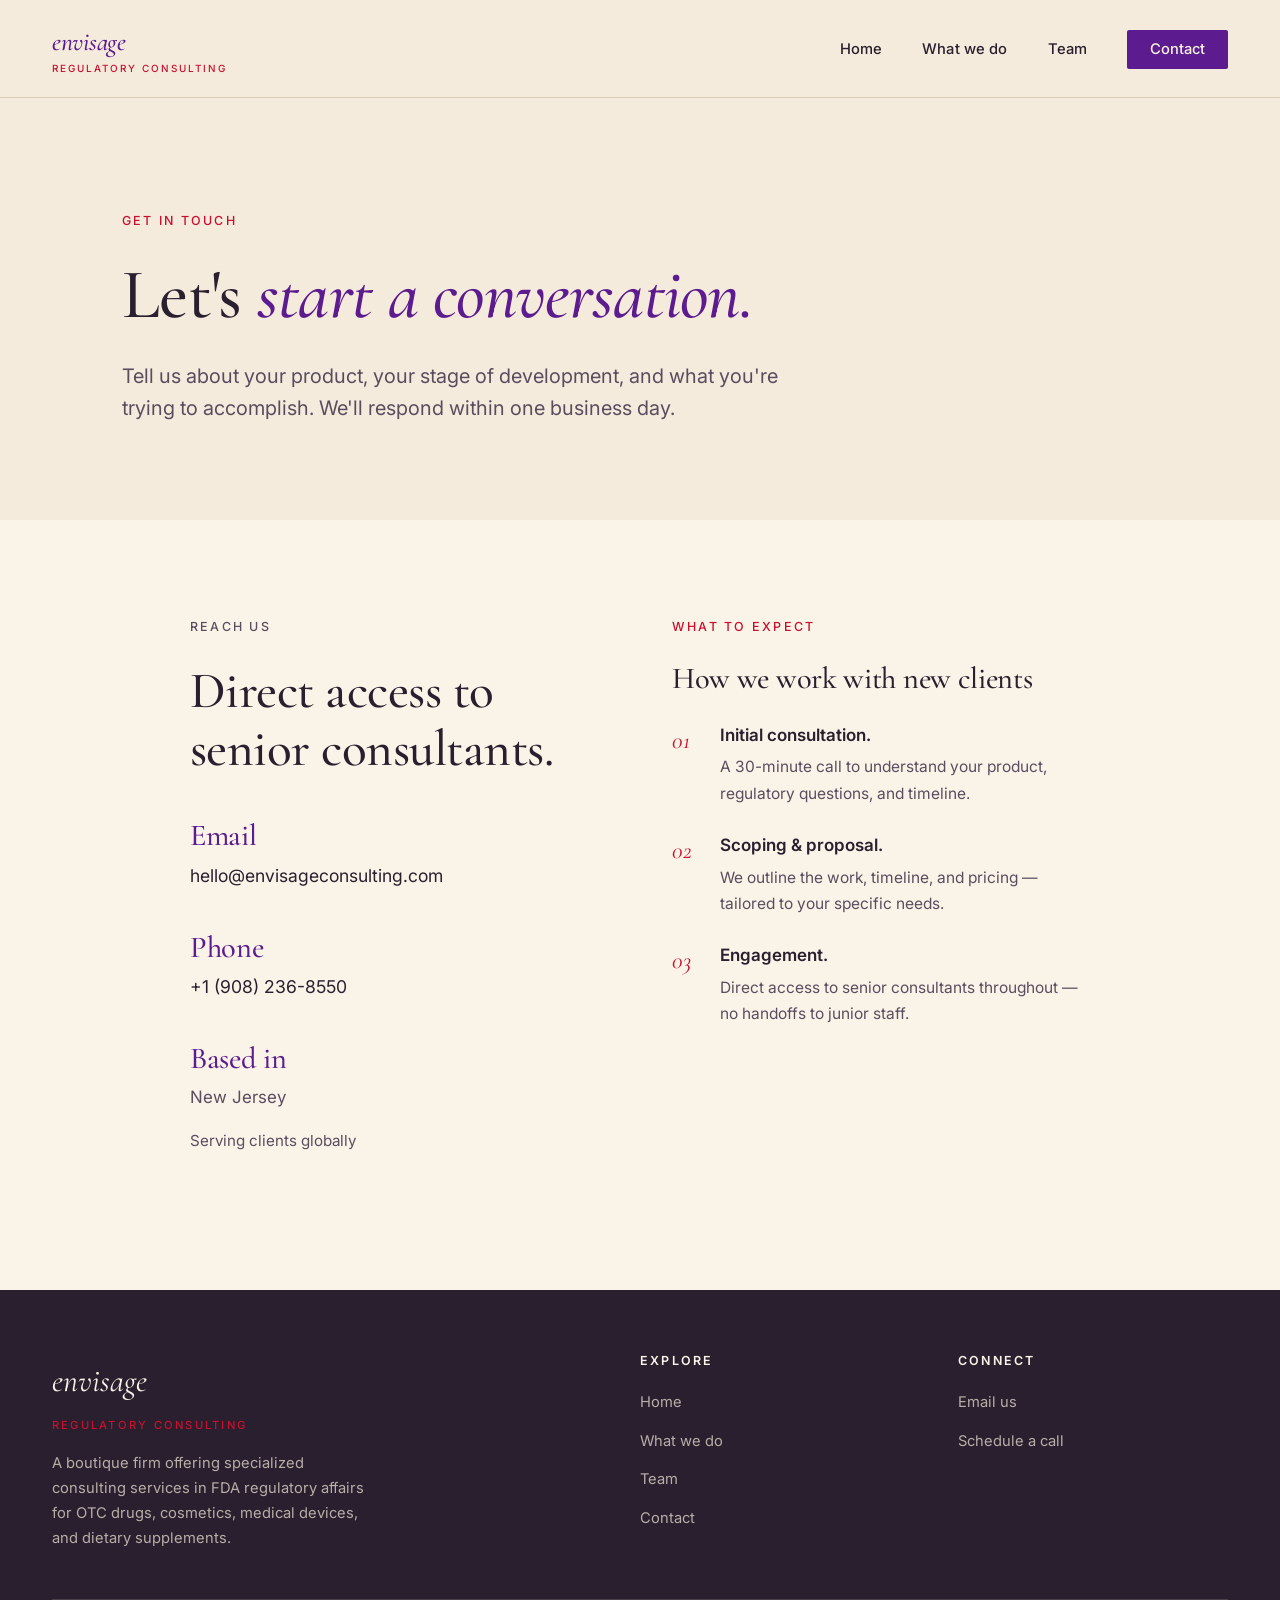
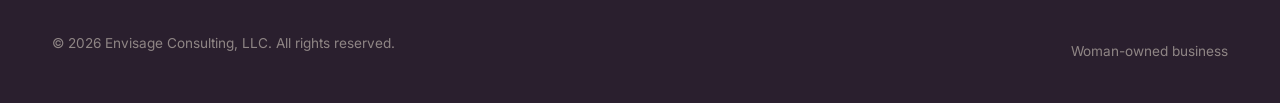
==== contact.html @ 2bd8caa8 "Update contact.html" ====
<!DOCTYPE html>
<html lang="en">
<head>
  <meta charset="UTF-8">
  <meta name="viewport" content="width=device-width, initial-scale=1.0">
  <title>Contact — Envisage Regulatory Consulting</title>
  <meta name="description" content="Get in touch with Envisage Regulatory Consulting to discuss your regulatory affairs needs.">
  <link rel="preconnect" href="https://fonts.googleapis.com">
  <link rel="preconnect" href="https://fonts.gstatic.com" crossorigin>
  <link href="https://fonts.googleapis.com/css2?family=Cormorant+Garamond:ital,wght@0,400;0,500;0,600;1,400;1,500&family=Inter:wght@400;500;600&display=swap" rel="stylesheet">
  <link rel="stylesheet" href="style.css">
</head>
<body>

  <!-- Navigation -->
  <nav class="nav">
    <div class="nav-inner">
      <a href="index.html" class="nav-brand">
        envisage
        <small>Regulatory Consulting</small>
      </a>
      <button class="nav-toggle" aria-label="Toggle menu" onclick="document.getElementById('navLinks').classList.toggle('open')">☰</button>
      <ul class="nav-links" id="navLinks">
        <li><a href="index.html">Home</a></li>
        <li><a href="services.html">What we do</a></li>
        <li><a href="team.html">Team</a></li>
        <li><a href="contact.html" class="nav-cta">Contact</a></li>
      </ul>
    </div>
  </nav>

  <!-- Hero -->
  <section class="hero">
    <div class="hero-content">
      <p class="eyebrow">Get in touch</p>
      <h1>Let's <em>start a conversation.</em></h1>
      <p class="hero-lede">Tell us about your product, your stage of development, and what you're trying to accomplish. We'll respond within one business day.</p>
    </div>
  </section>

  <!-- Contact info -->
  <section class="section-light">
    <div class="container">
      <div class="contact-grid">

        <div class="contact-info">
          <p class="eyebrow">Reach us</p>
          <h2 style="margin-bottom: 2.5rem;">Direct access to senior consultants.</h2>

          <div class="contact-block">
            <h3>Email</h3>
            <a href="mailto:hello@envisageconsulting.com">hello@envisageconsulting.com</a>
          </div>

          <div class="contact-block">
            <h3>Phone</h3>
            <a href="tel:+1XXXXXXXXXX">+1 (908) 236-8550</a>
          </div>

          <div class="contact-block">
            <h3>Based in</h3>
            <p>New Jersey</p>
            <p style="font-size: 0.95rem; margin-top: 0.4rem;">Serving clients globally</p>
          </div>
        </div>

        <div>
          <p class="eyebrow">What to expect</p>
          <h3 style="margin-bottom: 1.5rem;">How we work with new clients</h3>
          <ol style="list-style: none; counter-reset: step;">
            <li style="counter-increment: step; padding-left: 3rem; position: relative; margin-bottom: 1.5rem;">
              <span style="position: absolute; left: 0; font-family: 'Cormorant Garamond', serif; font-style: italic; font-size: 1.5rem; color: var(--red);">01</span>
              <strong style="font-weight: 600;">Initial consultation.</strong>
              <p style="color: var(--ink-soft); font-size: 0.97rem; margin-top: 0.3rem;">A 30-minute call to understand your product, regulatory questions, and timeline.</p>
            </li>
            <li style="counter-increment: step; padding-left: 3rem; position: relative; margin-bottom: 1.5rem;">
              <span style="position: absolute; left: 0; font-family: 'Cormorant Garamond', serif; font-style: italic; font-size: 1.5rem; color: var(--red);">02</span>
              <strong style="font-weight: 600;">Scoping &amp; proposal.</strong>
              <p style="color: var(--ink-soft); font-size: 0.97rem; margin-top: 0.3rem;">We outline the work, timeline, and pricing — tailored to your specific needs.</p>
            </li>
            <li style="counter-increment: step; padding-left: 3rem; position: relative;">
              <span style="position: absolute; left: 0; font-family: 'Cormorant Garamond', serif; font-style: italic; font-size: 1.5rem; color: var(--red);">03</span>
              <strong style="font-weight: 600;">Engagement.</strong>
              <p style="color: var(--ink-soft); font-size: 0.97rem; margin-top: 0.3rem;">Direct access to senior consultants throughout — no handoffs to junior staff.</p>
            </li>
          </ol>
        </div>

      </div>
    </div>
  </section>

  <!-- Footer -->
  <footer>
    <div class="footer-inner">
      <div class="footer-top">
        <div>
          <div class="footer-brand">envisage</div>
          <div class="footer-tagline">Regulatory Consulting</div>
          <p class="footer-text">A boutique firm offering specialized consulting services in FDA regulatory affairs for OTC drugs, cosmetics, medical devices, and dietary supplements.</p>
        </div>
        <div class="footer-col">
          <h4>Explore</h4>
          <ul>
            <li><a href="index.html">Home</a></li>
            <li><a href="services.html">What we do</a></li>
            <li><a href="team.html">Team</a></li>
            <li><a href="contact.html">Contact</a></li>
          </ul>
        </div>
        <div class="footer-col">
          <h4>Connect</h4>
          <ul>
            <li><a href="contact.html">Email us</a></li>
            <li><a href="contact.html">Schedule a call</a></li>
          </ul>
        </div>
      </div>
      <div class="footer-bottom">
        <p>© 2026 Envisage Consulting, LLC. All rights reserved.</p>
        <p>Woman-owned business</p>
      </div>
    </div>
  </footer>

</body>
</html>
---- style.css ----
/* ============================================
   Envisage Regulatory Consulting — stylesheet
   ============================================ */

:root {
  --cream: #F4EBDC;
  --cream-light: #FAF4E8;
  --cream-dark: #E8DCC6;
  --ink: #2A1F2E;
  --ink-soft: #5A4D5F;
  --purple: #5C1B8E;
  --purple-deep: #3F0F66;
  --red: #C8102E;
  --red-deep: #9A0C24;
  --line: #D9CDB5;
  --max-width: 1240px;
}

* {
  box-sizing: border-box;
  margin: 0;
  padding: 0;
}

html {
  scroll-behavior: smooth;
}

body {
  font-family: 'Inter', -apple-system, BlinkMacSystemFont, sans-serif;
  font-size: 17px;
  line-height: 1.7;
  color: var(--ink);
  background: var(--cream);
  -webkit-font-smoothing: antialiased;
  -moz-osx-font-smoothing: grayscale;
}

/* Typography */
h1, h2, h3, h4 {
  font-family: 'Cormorant Garamond', 'Georgia', serif;
  font-weight: 500;
  line-height: 1.15;
  letter-spacing: -0.01em;
  color: var(--ink);
}

h1 {
  font-size: clamp(2.6rem, 5.5vw, 4.5rem);
  font-weight: 500;
}

h2 {
  font-size: clamp(2rem, 4vw, 3.2rem);
}

h3 {
  font-size: clamp(1.4rem, 2.5vw, 1.9rem);
  font-weight: 500;
}

h4 {
  font-size: 1.25rem;
  font-weight: 600;
}

p {
  margin-bottom: 1rem;
}

p:last-child {
  margin-bottom: 0;
}

a {
  color: var(--purple);
  text-decoration: none;
  transition: color 0.2s ease;
}

a:hover {
  color: var(--red);
}

em, .italic {
  font-style: italic;
  font-family: 'Cormorant Garamond', serif;
}

.eyebrow {
  font-family: 'Inter', sans-serif;
  font-size: 0.78rem;
  font-weight: 500;
  text-transform: uppercase;
  letter-spacing: 0.18em;
  color: var(--red);
  margin-bottom: 1.5rem;
}

/* Layout */
.container {
  max-width: var(--max-width);
  margin: 0 auto;
  padding: 0 2rem;
}

.container-narrow {
  max-width: 900px;
  margin: 0 auto;
  padding: 0 2rem;
}

section {
  padding: 6rem 0;
}

/* Navigation */
.nav {
  position: sticky;
  top: 0;
  z-index: 100;
  background: rgba(244, 235, 220, 0.95);
  backdrop-filter: blur(8px);
  -webkit-backdrop-filter: blur(8px);
  border-bottom: 1px solid var(--line);
  padding: 1.25rem 0;
}

.nav-inner {
  max-width: var(--max-width);
  margin: 0 auto;
  padding: 0 2rem;
  display: flex;
  align-items: center;
  justify-content: space-between;
}

.nav-brand {
  font-family: 'Cormorant Garamond', serif;
  font-size: 1.6rem;
  font-weight: 500;
  color: var(--purple);
  font-style: italic;
  letter-spacing: -0.01em;
}

.nav-brand:hover {
  color: var(--purple-deep);
}

.nav-brand small {
  display: block;
  font-family: 'Inter', sans-serif;
  font-style: normal;
  font-size: 0.62rem;
  font-weight: 500;
  letter-spacing: 0.2em;
  color: var(--red);
  text-transform: uppercase;
  margin-top: -0.2rem;
}

.nav-links {
  display: flex;
  gap: 2.5rem;
  list-style: none;
  align-items: center;
}

.nav-links a {
  color: var(--ink);
  font-size: 0.92rem;
  font-weight: 500;
  letter-spacing: 0.01em;
}

.nav-links a:hover {
  color: var(--purple);
}

.nav-cta {
  background: var(--purple);
  color: var(--cream-light) !important;
  padding: 0.65rem 1.4rem;
  border-radius: 2px;
  transition: background 0.2s ease;
}

.nav-cta:hover {
  background: var(--purple-deep);
  color: var(--cream-light) !important;
}

.nav-toggle {
  display: none;
  background: none;
  border: none;
  font-size: 1.5rem;
  cursor: pointer;
  color: var(--ink);
}

/* Hero */
.hero {
  padding: 7rem 0 6rem;
  background: var(--cream);
}

.hero-content {
  max-width: 1100px;
  margin: 0 auto;
  padding: 0 2rem;
}

.hero h1 {
  margin-bottom: 1.5rem;
  max-width: 900px;
}

.hero h1 em {
  color: var(--purple);
  font-style: italic;
}

.hero-lede {
  font-size: 1.25rem;
  color: var(--ink-soft);
  max-width: 680px;
  line-height: 1.6;
  margin-bottom: 2rem;
}

.hero-cta-row {
  display: flex;
  gap: 1rem;
  align-items: center;
  flex-wrap: wrap;
}

/* Buttons */
.btn {
  display: inline-block;
  padding: 0.95rem 1.8rem;
  font-size: 0.95rem;
  font-weight: 500;
  letter-spacing: 0.02em;
  border-radius: 2px;
  transition: all 0.2s ease;
  cursor: pointer;
  border: 1px solid transparent;
}

.btn-primary {
  background: var(--purple);
  color: var(--cream-light);
}

.btn-primary:hover {
  background: var(--purple-deep);
  color: var(--cream-light);
}

.btn-secondary {
  background: transparent;
  color: var(--ink);
  border-color: var(--ink);
}

.btn-secondary:hover {
  background: var(--ink);
  color: var(--cream-light);
}

/* Sections */
.section-light {
  background: var(--cream-light);
}

.section-dark {
  background: var(--ink);
  color: var(--cream);
}

.section-dark h1,
.section-dark h2,
.section-dark h3 {
  color: var(--cream);
}

.section-header {
  text-align: center;
  margin-bottom: 4rem;
}

.section-header h2 {
  margin-bottom: 1rem;
}

.section-header p {
  font-size: 1.15rem;
  color: var(--ink-soft);
  max-width: 640px;
  margin: 0 auto;
}

/* Two-column layout */
.two-col {
  display: grid;
  grid-template-columns: 1fr 1fr;
  gap: 5rem;
  align-items: center;
}

.two-col-image {
  background: var(--purple-deep);
  aspect-ratio: 4 / 5;
  border-radius: 2px;
  position: relative;
  overflow: hidden;
}

.two-col-image-placeholder {
  position: absolute;
  inset: 0;
  display: flex;
  align-items: center;
  justify-content: center;
  background: linear-gradient(135deg, var(--purple) 0%, var(--purple-deep) 100%);
  color: var(--cream-light);
  font-family: 'Cormorant Garamond', serif;
  font-size: 2rem;
  font-style: italic;
}

/* Service grid */
.service-grid {
  display: grid;
  grid-template-columns: repeat(2, 1fr);
  gap: 2rem;
}

.service-card {
  background: var(--cream-light);
  padding: 2.5rem 2rem;
  border-radius: 2px;
  border: 1px solid var(--line);
  transition: all 0.3s ease;
}

.service-card:hover {
  border-color: var(--purple);
  transform: translateY(-2px);
}

.service-card-icon {
  width: 48px;
  height: 48px;
  display: flex;
  align-items: center;
  justify-content: center;
  background: var(--cream-dark);
  border-radius: 50%;
  margin-bottom: 1.5rem;
  color: var(--purple);
}

.service-card-icon svg {
  width: 22px;
  height: 22px;
}

.service-card h3 {
  margin-bottom: 1rem;
}

.service-card p {
  color: var(--ink-soft);
  font-size: 0.97rem;
}

.service-card ul {
  list-style: none;
  margin-top: 1rem;
}

.service-card ul li {
  position: relative;
  padding-left: 1.4rem;
  margin-bottom: 0.6rem;
  font-size: 0.95rem;
  color: var(--ink-soft);
  line-height: 1.55;
}

.service-card ul li::before {
  content: '';
  position: absolute;
  left: 0;
  top: 0.6rem;
  width: 6px;
  height: 6px;
  background: var(--red);
  border-radius: 50%;
}

/* Team grid */
.team-grid {
  display: grid;
  grid-template-columns: repeat(2, 1fr);
  gap: 3rem;
  max-width: 900px;
  margin: 0 auto;
}

.team-card {
  text-align: center;
}

.team-photo {
  aspect-ratio: 1 / 1;
  background: linear-gradient(135deg, var(--purple) 0%, var(--purple-deep) 100%);
  border-radius: 50%;
  margin: 0 auto 1.5rem;
  max-width: 240px;
  display: flex;
  align-items: center;
  justify-content: center;
  color: var(--cream-light);
  font-family: 'Cormorant Garamond', serif;
  font-size: 3.5rem;
  font-style: italic;
}

.team-card h3 {
  margin-bottom: 0.3rem;
}

.team-role {
  color: var(--red);
  font-size: 0.85rem;
  font-weight: 500;
  letter-spacing: 0.14em;
  text-transform: uppercase;
  margin-bottom: 1rem;
}

.team-bio {
  color: var(--ink-soft);
  font-size: 0.97rem;
  text-align: left;
}

/* Team detail (full page) */
.team-detail-grid {
  display: grid;
  grid-template-columns: 1fr 1.5fr;
  gap: 4rem;
  align-items: start;
  margin-bottom: 6rem;
}

.team-detail-photo {
  aspect-ratio: 4 / 5;
  background: linear-gradient(135deg, var(--purple) 0%, var(--purple-deep) 100%);
  border-radius: 2px;
  display: flex;
  align-items: center;
  justify-content: center;
  color: var(--cream-light);
  font-family: 'Cormorant Garamond', serif;
  font-size: 4rem;
  font-style: italic;
}

.team-detail-info h2 {
  margin-bottom: 0.5rem;
}

.team-detail-info .team-role {
  margin-bottom: 2rem;
}

/* Quote / pull */
.quote-section {
  text-align: center;
  padding: 6rem 0;
}

.quote {
  font-family: 'Cormorant Garamond', serif;
  font-size: clamp(1.6rem, 3vw, 2.4rem);
  font-style: italic;
  line-height: 1.4;
  color: var(--ink);
  max-width: 900px;
  margin: 0 auto;
}

/* CTA section */
.cta-section {
  background: var(--purple-deep);
  color: var(--cream-light);
  text-align: center;
  padding: 6rem 0;
}

.cta-section h2 {
  color: var(--cream-light);
  margin-bottom: 1.5rem;
}

.cta-section p {
  color: var(--cream-light);
  opacity: 0.85;
  max-width: 600px;
  margin: 0 auto 2.5rem;
  font-size: 1.1rem;
}

.cta-section .btn-primary {
  background: var(--red);
  color: var(--cream-light);
}

.cta-section .btn-primary:hover {
  background: var(--red-deep);
}

/* Detail content (services page) */
.service-detail {
  margin-bottom: 5rem;
  padding-bottom: 5rem;
  border-bottom: 1px solid var(--line);
}

.service-detail:last-child {
  border-bottom: none;
  margin-bottom: 0;
  padding-bottom: 0;
}

.service-detail-header {
  display: grid;
  grid-template-columns: 1fr 2fr;
  gap: 3rem;
  margin-bottom: 2rem;
  align-items: start;
}

.service-detail-number {
  font-family: 'Cormorant Garamond', serif;
  font-size: 4rem;
  font-style: italic;
  color: var(--red);
  line-height: 1;
}

.service-detail ul {
  list-style: none;
  padding-left: 0;
}

.service-detail ul li {
  position: relative;
  padding-left: 1.8rem;
  margin-bottom: 1rem;
  color: var(--ink-soft);
  line-height: 1.65;
}

.service-detail ul li::before {
  content: '';
  position: absolute;
  left: 0;
  top: 0.7rem;
  width: 10px;
  height: 1px;
  background: var(--red);
}

/* Expertise tags */
.expertise-tags {
  display: flex;
  flex-wrap: wrap;
  gap: 0.6rem;
  margin-top: 2rem;
}

.expertise-tag {
  background: var(--cream-light);
  color: var(--purple);
  padding: 0.5rem 1rem;
  border-radius: 2px;
  font-size: 0.85rem;
  font-weight: 500;
  border: 1px solid var(--line);
}

/* Contact */
.contact-grid {
  display: grid;
  grid-template-columns: 1fr 1fr;
  gap: 4rem;
  max-width: 900px;
  margin: 0 auto;
  align-items: start;
}

.contact-info h3 {
  margin-bottom: 0.4rem;
  color: var(--purple);
}

.contact-info p {
  color: var(--ink-soft);
}

.contact-block {
  margin-bottom: 2.5rem;
}

.contact-block a {
  font-size: 1.1rem;
  color: var(--ink);
}

.contact-block a:hover {
  color: var(--purple);
}

/* Footer */
footer {
  background: var(--ink);
  color: var(--cream);
  padding: 4rem 0 2rem;
}

.footer-inner {
  max-width: var(--max-width);
  margin: 0 auto;
  padding: 0 2rem;
}

.footer-top {
  display: grid;
  grid-template-columns: 2fr 1fr 1fr;
  gap: 3rem;
  margin-bottom: 3rem;
}

.footer-brand {
  font-family: 'Cormorant Garamond', serif;
  font-size: 2rem;
  font-style: italic;
  color: var(--cream-light);
  margin-bottom: 0.5rem;
}

.footer-tagline {
  font-size: 0.7rem;
  font-weight: 500;
  letter-spacing: 0.2em;
  text-transform: uppercase;
  color: var(--red);
  margin-bottom: 1rem;
}

.footer-text {
  color: rgba(244, 235, 220, 0.7);
  font-size: 0.92rem;
  max-width: 320px;
}

.footer-col h4 {
  font-family: 'Inter', sans-serif;
  font-size: 0.78rem;
  text-transform: uppercase;
  letter-spacing: 0.18em;
  color: var(--cream-light);
  margin-bottom: 1.2rem;
  font-weight: 600;
}

.footer-col ul {
  list-style: none;
}

.footer-col ul li {
  margin-bottom: 0.6rem;
}

.footer-col a {
  color: rgba(244, 235, 220, 0.7);
  font-size: 0.92rem;
}

.footer-col a:hover {
  color: var(--red);
}

.footer-bottom {
  border-top: 1px solid rgba(244, 235, 220, 0.15);
  padding-top: 2rem;
  display: flex;
  justify-content: space-between;
  align-items: center;
  color: rgba(244, 235, 220, 0.5);
  font-size: 0.85rem;
}

/* Mobile */
@media (max-width: 900px) {
  .nav-toggle {
    display: block;
  }

  .nav-links {
    display: none;
    position: absolute;
    top: 100%;
    left: 0;
    right: 0;
    background: var(--cream);
    flex-direction: column;
    padding: 1.5rem 2rem;
    border-bottom: 1px solid var(--line);
    gap: 1.25rem;
  }

  .nav-links.open {
    display: flex;
  }

  section {
    padding: 4rem 0;
  }

  .hero {
    padding: 4rem 0;
  }

  .two-col,
  .service-grid,
  .team-grid,
  .team-detail-grid,
  .contact-grid,
  .footer-top {
    grid-template-columns: 1fr;
    gap: 2.5rem;
  }

  .service-detail-header {
    grid-template-columns: 1fr;
    gap: 1rem;
  }

  .service-detail-number {
    font-size: 3rem;
  }
}
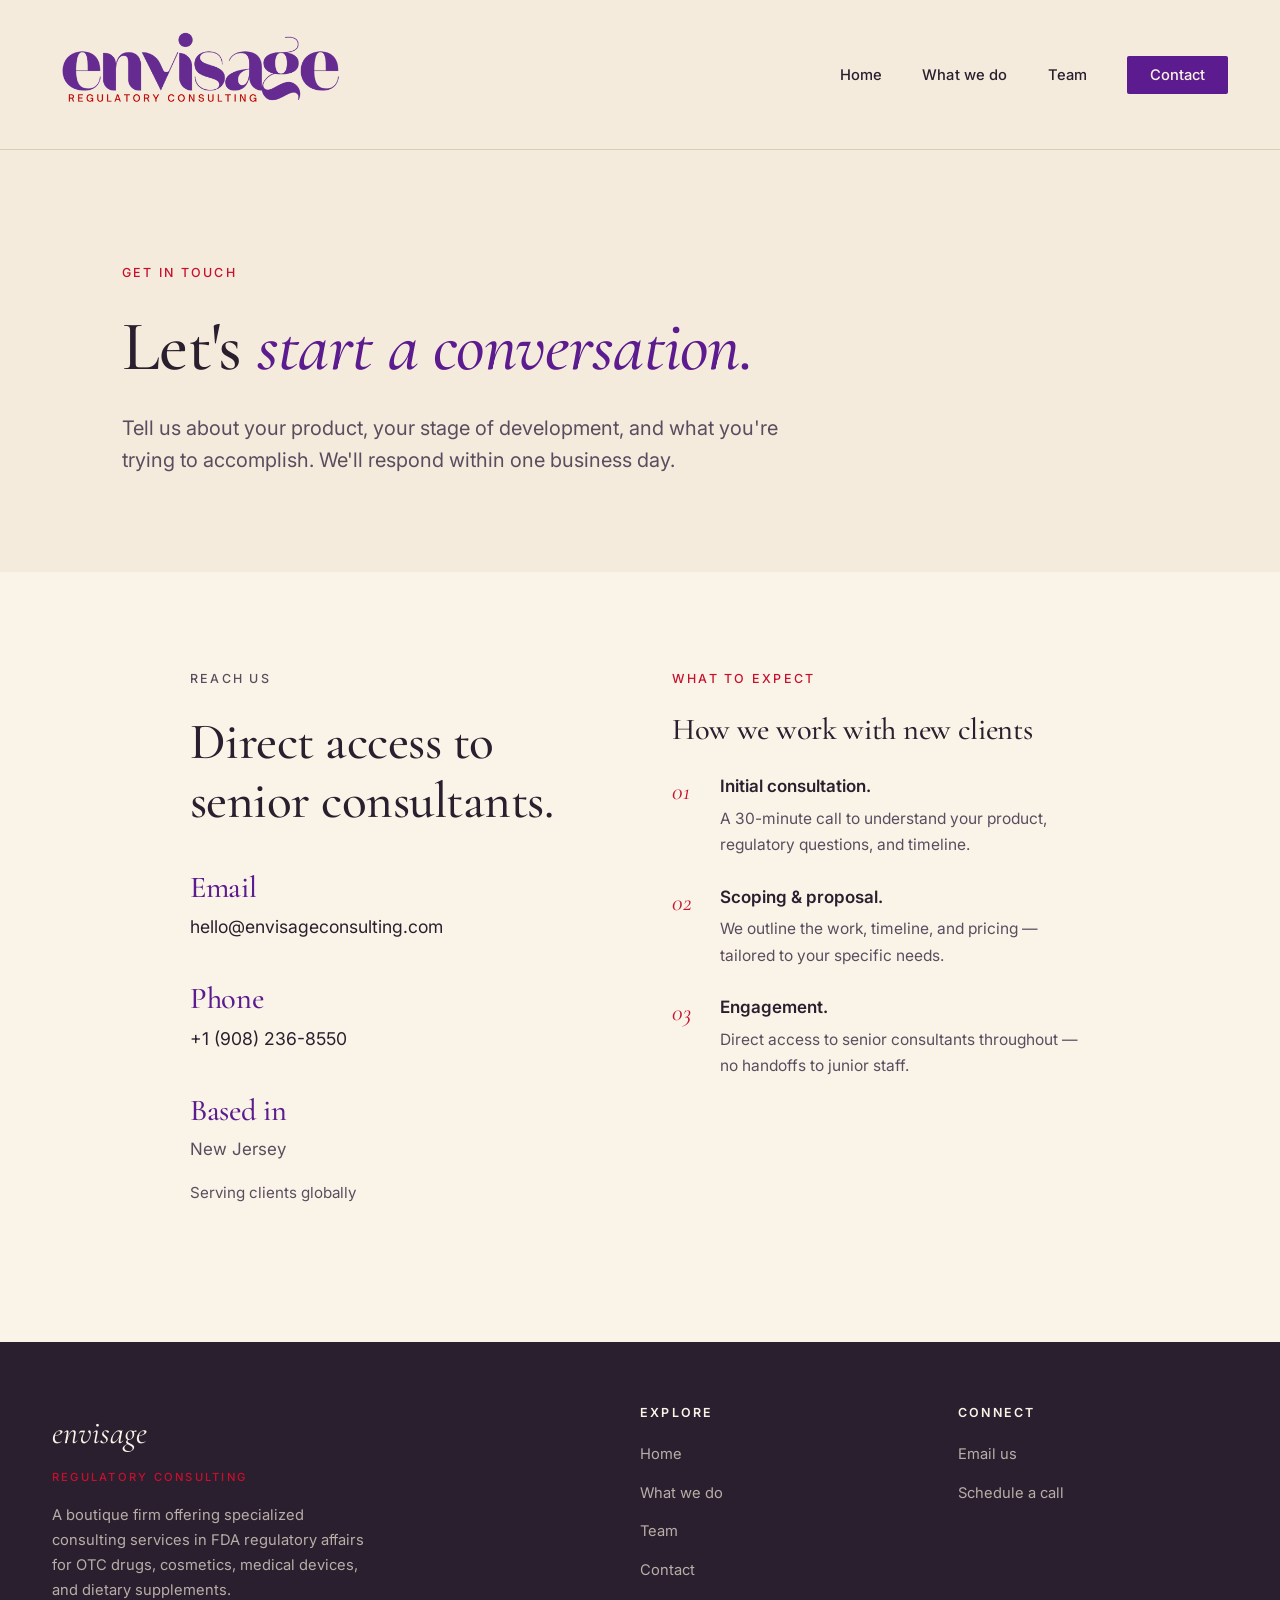
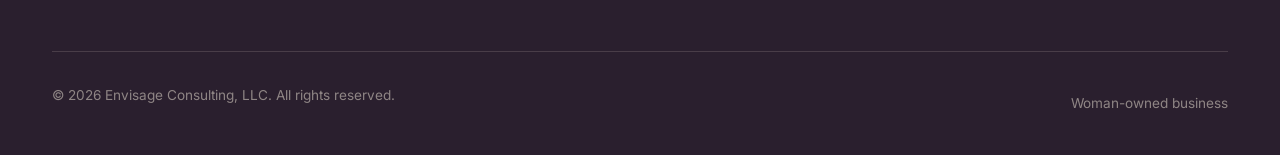
==== commit 4ffe46f7: "Update contact.html" ====
--- a/contact.html
+++ b/contact.html
@@ -15,10 +15,7 @@
   <!-- Navigation -->
   <nav class="nav">
     <div class="nav-inner">
-      <a href="index.html" class="nav-brand">
-        envisage
-        <small>Regulatory Consulting</small>
-      </a>
+      <a href="index.html"><img src="images/logoFinal1.png" style="height: 100px;" alt="Envisage"></a>
       <button class="nav-toggle" aria-label="Toggle menu" onclick="document.getElementById('navLinks').classList.toggle('open')">☰</button>
       <ul class="nav-links" id="navLinks">
         <li><a href="index.html">Home</a></li>
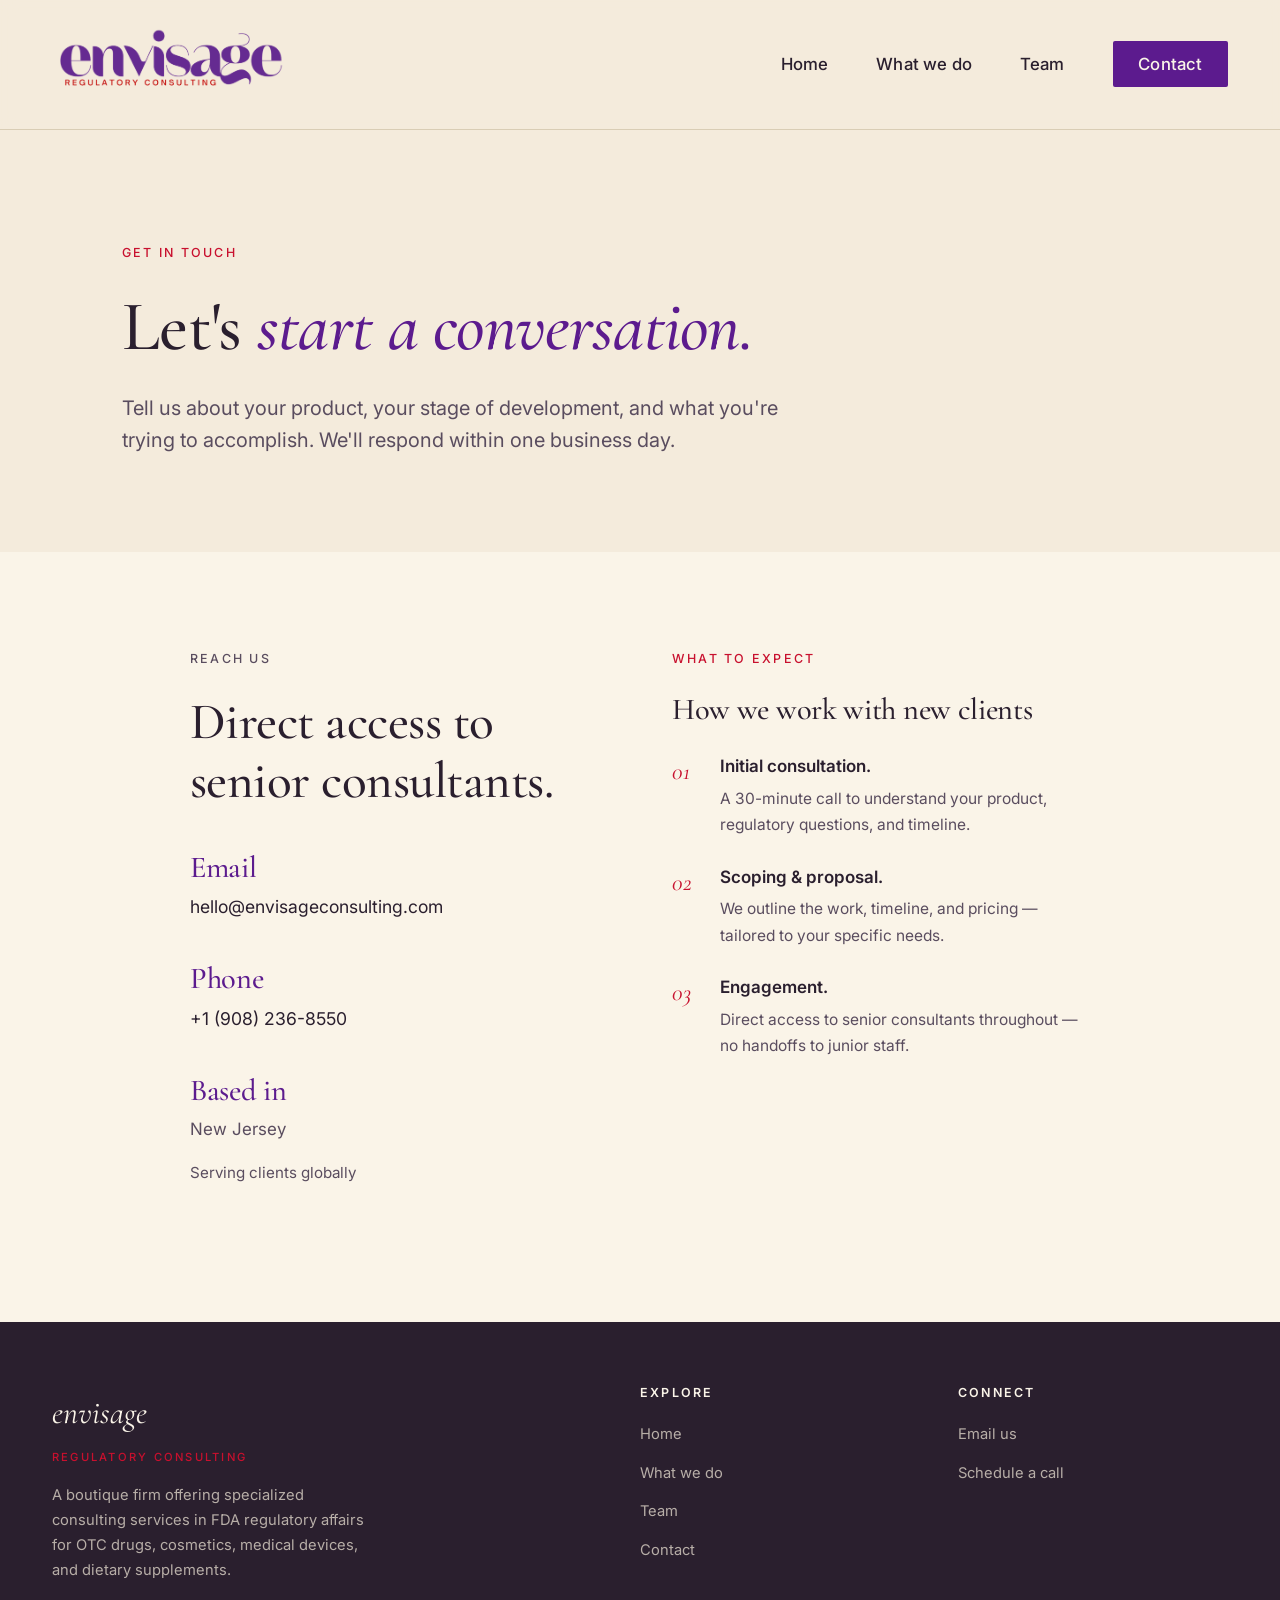
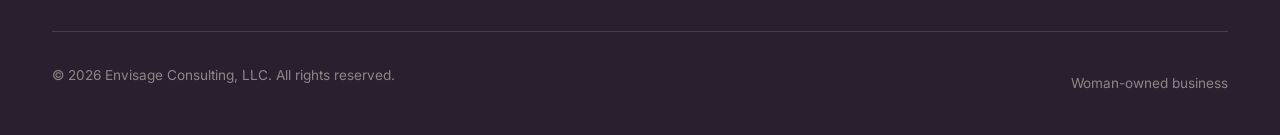
==== commit 93adaad8: "Update contact.html" ====
--- a/contact.html
+++ b/contact.html
@@ -15,7 +15,7 @@
   <!-- Navigation -->
   <nav class="nav">
     <div class="nav-inner">
-      <a href="index.html"><img src="images/logoFinal1.png" style="height: 100px;" alt="Envisage"></a>
+      <a href="index.html"><img src="images/logoFinal1.png" style="height: 80px;" alt="Envisage"></a>
       <button class="nav-toggle" aria-label="Toggle menu" onclick="document.getElementById('navLinks').classList.toggle('open')">☰</button>
       <ul class="nav-links" id="navLinks">
         <li><a href="index.html">Home</a></li>
--- a/style.css
+++ b/style.css
@@ -162,14 +162,14 @@
 
 .nav-links {
   display: flex;
-  gap: 2.5rem;
+  gap: 3rem;
   list-style: none;
   align-items: center;
 }
 
 .nav-links a {
   color: var(--ink);
-  font-size: 0.92rem;
+  font-size: 1.05rem;
   font-weight: 500;
   letter-spacing: 0.01em;
 }
@@ -181,8 +181,9 @@
 .nav-cta {
   background: var(--purple);
   color: var(--cream-light) !important;
-  padding: 0.65rem 1.4rem;
+  padding: 0.8rem 1.6rem;
   border-radius: 2px;
+  font-size: 1rem;
   transition: background 0.2s ease;
 }
 
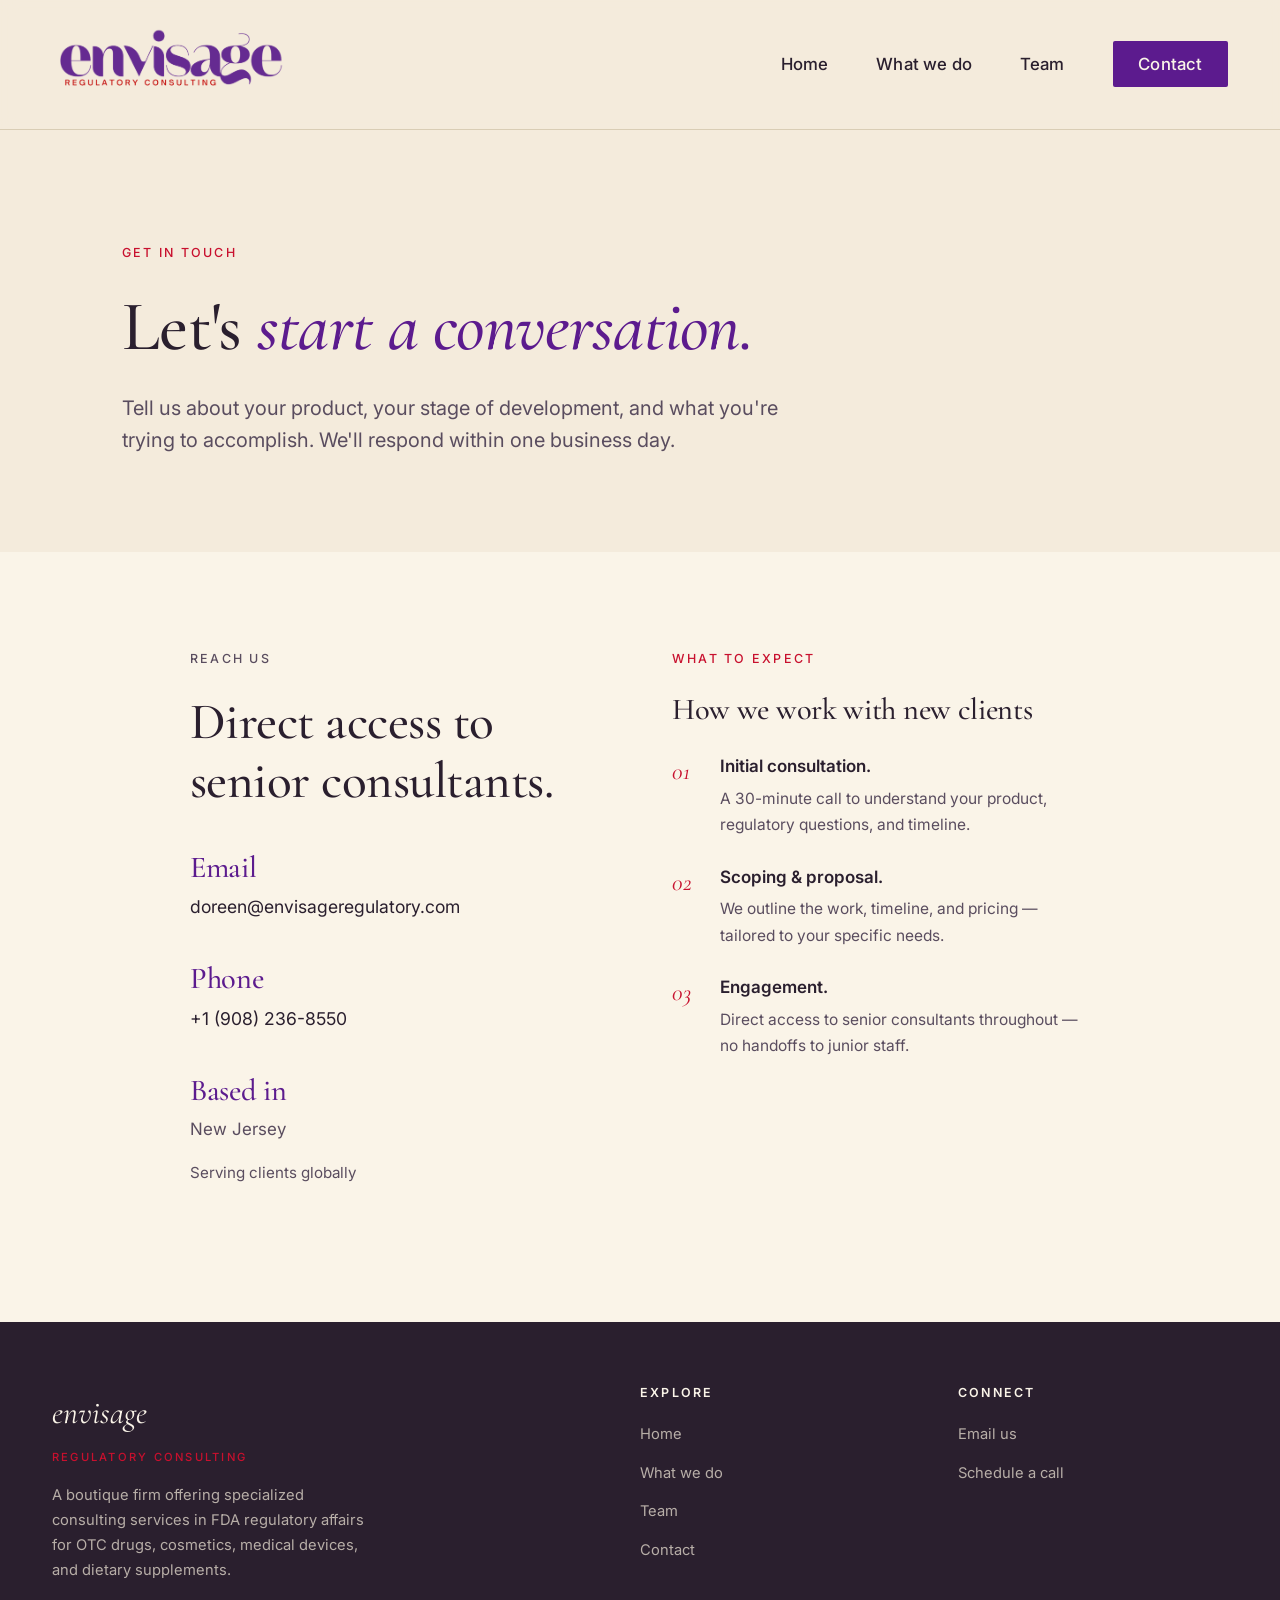
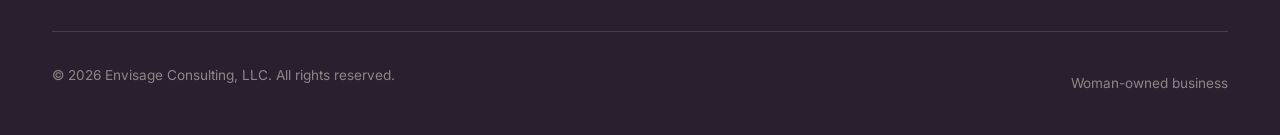
==== commit 9d630c95: "update emails across site" ====
--- a/contact.html
+++ b/contact.html
@@ -46,7 +46,7 @@
 
           <div class="contact-block">
             <h3>Email</h3>
-            <a href="mailto:hello@envisageconsulting.com">hello@envisageconsulting.com</a>
+            <a href="mailto:doreen@envisageregulatory.com">doreen@envisageregulatory.com</a>
           </div>
 
           <div class="contact-block">
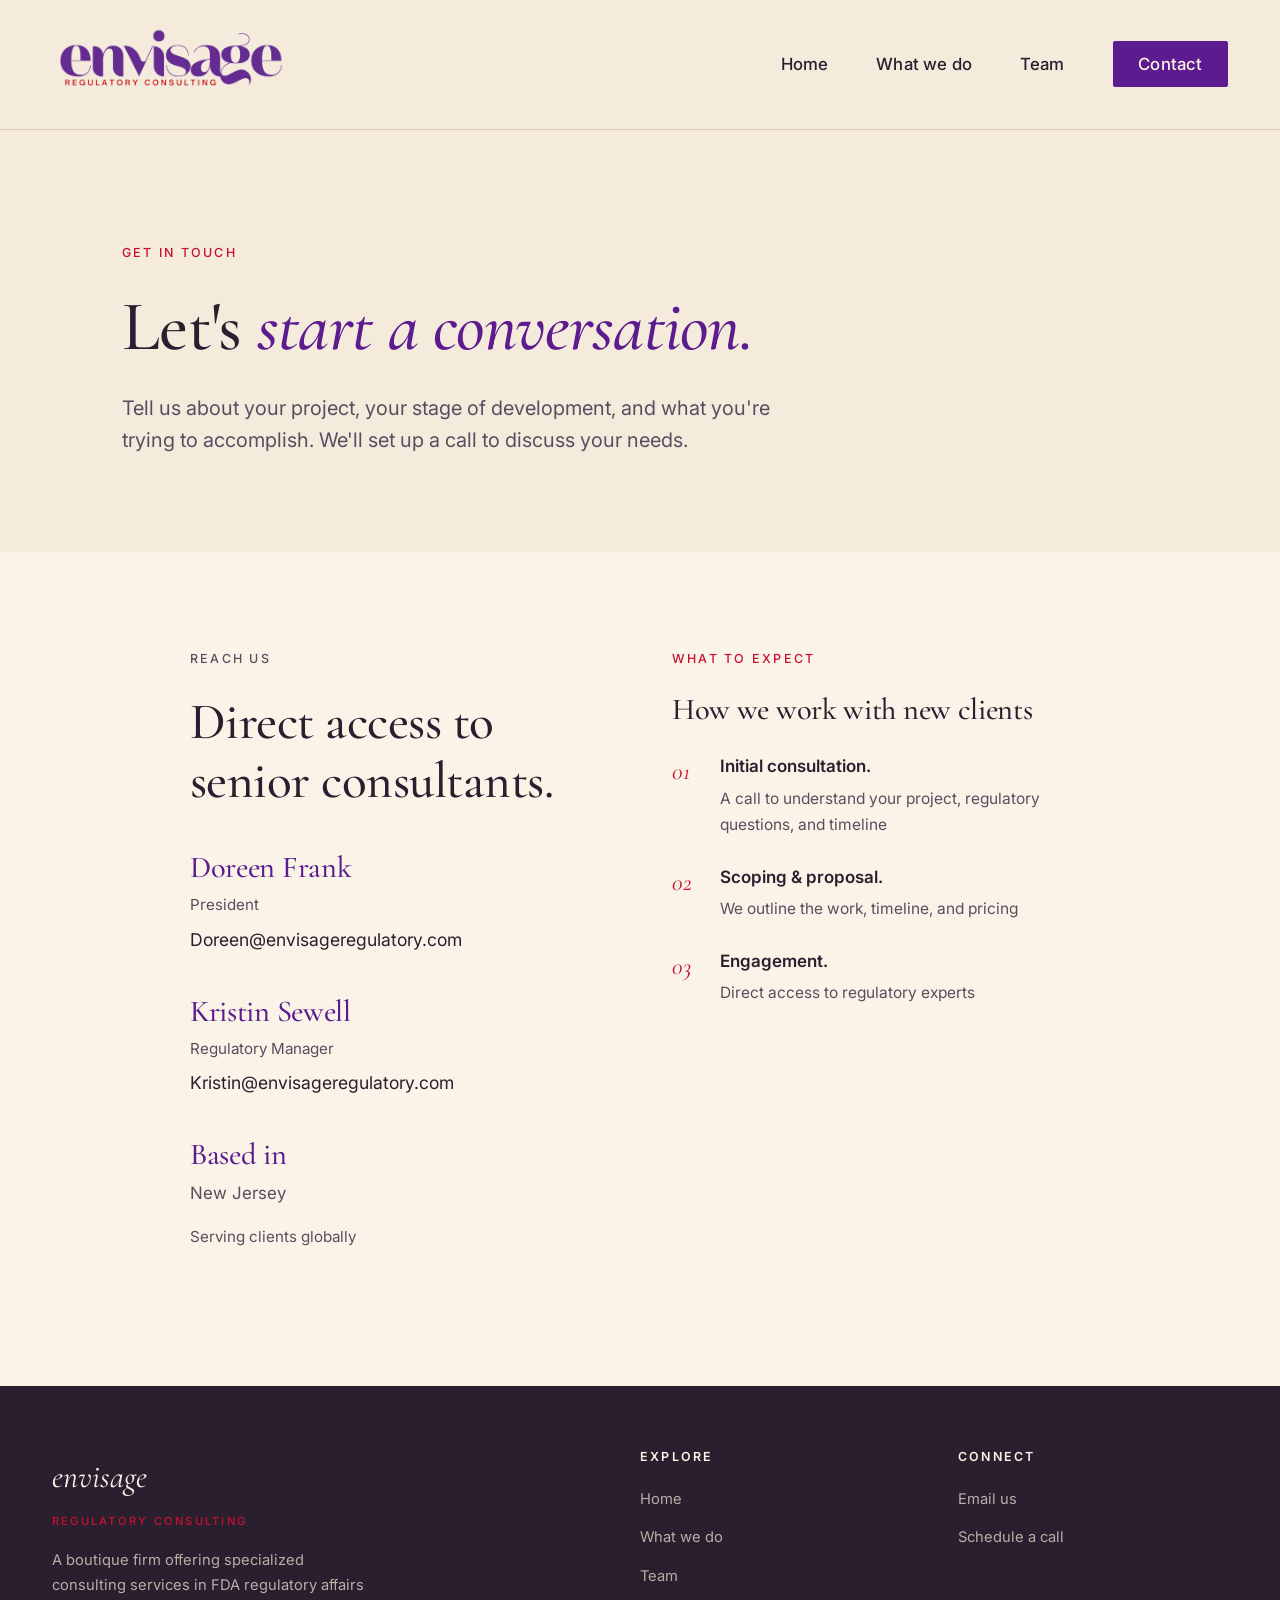
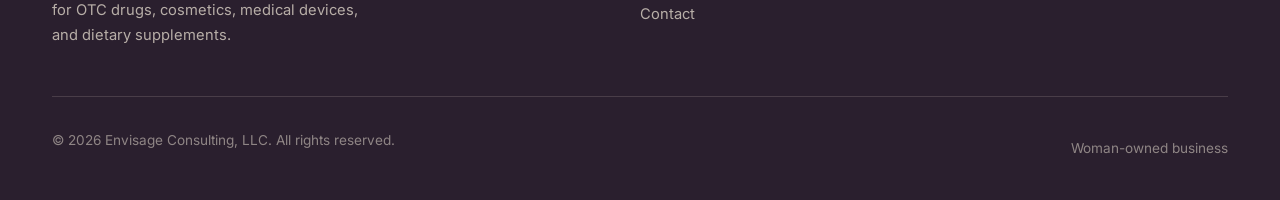
==== commit a3967f4c: "Update site copy with team bios, contact details, and refined service descriptions. Co-authored-by: " ====
--- a/contact.html
+++ b/contact.html
@@ -31,7 +31,7 @@
     <div class="hero-content">
       <p class="eyebrow">Get in touch</p>
       <h1>Let's <em>start a conversation.</em></h1>
-      <p class="hero-lede">Tell us about your product, your stage of development, and what you're trying to accomplish. We'll respond within one business day.</p>
+      <p class="hero-lede">Tell us about your project, your stage of development, and what you're trying to accomplish. We'll set up a call to discuss your needs.</p>
     </div>
   </section>
 
@@ -45,13 +45,15 @@
           <h2 style="margin-bottom: 2.5rem;">Direct access to senior consultants.</h2>
 
           <div class="contact-block">
-            <h3>Email</h3>
-            <a href="mailto:doreen@envisageregulatory.com">doreen@envisageregulatory.com</a>
+            <h3>Doreen Frank</h3>
+            <p style="font-size: 0.95rem; color: var(--ink-soft); margin-bottom: 0.4rem;">President</p>
+            <a href="mailto:Doreen@envisageregulatory.com">Doreen@envisageregulatory.com</a>
           </div>
 
           <div class="contact-block">
-            <h3>Phone</h3>
-            <a href="tel:+1XXXXXXXXXX">+1 (908) 236-8550</a>
+            <h3>Kristin Sewell</h3>
+            <p style="font-size: 0.95rem; color: var(--ink-soft); margin-bottom: 0.4rem;">Regulatory Manager</p>
+            <a href="mailto:Kristin@envisageregulatory.com">Kristin@envisageregulatory.com</a>
           </div>
 
           <div class="contact-block">
@@ -68,17 +70,17 @@
             <li style="counter-increment: step; padding-left: 3rem; position: relative; margin-bottom: 1.5rem;">
               <span style="position: absolute; left: 0; font-family: 'Cormorant Garamond', serif; font-style: italic; font-size: 1.5rem; color: var(--red);">01</span>
               <strong style="font-weight: 600;">Initial consultation.</strong>
-              <p style="color: var(--ink-soft); font-size: 0.97rem; margin-top: 0.3rem;">A 30-minute call to understand your product, regulatory questions, and timeline.</p>
+              <p style="color: var(--ink-soft); font-size: 0.97rem; margin-top: 0.3rem;">A call to understand your project, regulatory questions, and timeline</p>
             </li>
             <li style="counter-increment: step; padding-left: 3rem; position: relative; margin-bottom: 1.5rem;">
               <span style="position: absolute; left: 0; font-family: 'Cormorant Garamond', serif; font-style: italic; font-size: 1.5rem; color: var(--red);">02</span>
               <strong style="font-weight: 600;">Scoping &amp; proposal.</strong>
-              <p style="color: var(--ink-soft); font-size: 0.97rem; margin-top: 0.3rem;">We outline the work, timeline, and pricing — tailored to your specific needs.</p>
+              <p style="color: var(--ink-soft); font-size: 0.97rem; margin-top: 0.3rem;">We outline the work, timeline, and pricing</p>
             </li>
             <li style="counter-increment: step; padding-left: 3rem; position: relative;">
               <span style="position: absolute; left: 0; font-family: 'Cormorant Garamond', serif; font-style: italic; font-size: 1.5rem; color: var(--red);">03</span>
               <strong style="font-weight: 600;">Engagement.</strong>
-              <p style="color: var(--ink-soft); font-size: 0.97rem; margin-top: 0.3rem;">Direct access to senior consultants throughout — no handoffs to junior staff.</p>
+              <p style="color: var(--ink-soft); font-size: 0.97rem; margin-top: 0.3rem;">Direct access to regulatory experts</p>
             </li>
           </ol>
         </div>
@@ -108,8 +110,8 @@
         <div class="footer-col">
           <h4>Connect</h4>
           <ul>
-            <li><a href="contact.html">Email us</a></li>
-            <li><a href="contact.html">Schedule a call</a></li>
+            <li><a href="mailto:Doreen@envisageregulatory.com">Email us</a></li>
+            <li><a href="mailto:Doreen@envisageregulatory.com">Schedule a call</a></li>
           </ul>
         </div>
       </div>
--- a/style.css
+++ b/style.css
@@ -304,33 +304,28 @@
   margin: 0 auto;
 }
 
-/* Two-column layout */
-.two-col {
-  display: grid;
-  grid-template-columns: 1fr 1fr;
-  gap: 5rem;
-  align-items: center;
-}
-
-.two-col-image {
-  background: var(--purple-deep);
-  aspect-ratio: 4 / 5;
-  border-radius: 2px;
-  position: relative;
-  overflow: hidden;
-}
-
-.two-col-image-placeholder {
-  position: absolute;
-  inset: 0;
-  display: flex;
-  align-items: center;
-  justify-content: center;
-  background: linear-gradient(135deg, var(--purple) 0%, var(--purple-deep) 100%);
-  color: var(--cream-light);
-  font-family: 'Cormorant Garamond', serif;
-  font-size: 2rem;
-  font-style: italic;
+/* Approach section */
+.approach-section {
+  text-align: center;
+}
+
+.approach-section h2 {
+  margin-bottom: 1.5rem;
+}
+
+.approach-section p {
+  font-size: 1.08rem;
+  color: var(--ink-soft);
+  max-width: 640px;
+  margin: 0 auto 1rem;
+}
+
+.approach-section .text-link {
+  display: inline-block;
+  margin-top: 0.75rem;
+  font-weight: 500;
+  border-bottom: 1px solid var(--purple);
+  padding-bottom: 2px;
 }
 
 /* Service grid */
@@ -461,16 +456,23 @@
 }
 
 .team-detail-photo {
-  aspect-ratio: 4 / 5;
+  aspect-ratio: 1 / 1;
   background: linear-gradient(135deg, var(--purple) 0%, var(--purple-deep) 100%);
   border-radius: 2px;
-  display: flex;
-  align-items: center;
-  justify-content: center;
-  color: var(--cream-light);
-  font-family: 'Cormorant Garamond', serif;
-  font-size: 4rem;
-  font-style: italic;
+  padding: 10px;
+  box-sizing: border-box;
+  display: flex;
+  overflow: hidden;
+}
+
+.team-detail-photo img {
+  width: 100%;
+  flex: 1;
+  min-height: 0;
+  object-fit: cover;
+  object-position: center center;
+  display: block;
+  border-radius: 1px;
 }
 
 .team-detail-info h2 {
@@ -540,31 +542,40 @@
   padding-bottom: 0;
 }
 
-.service-detail-header {
-  display: grid;
-  grid-template-columns: 1fr 2fr;
-  gap: 3rem;
-  margin-bottom: 2rem;
-  align-items: start;
+.service-detail-label {
+  display: flex;
+  align-items: baseline;
+  gap: 0.75rem;
+  margin-bottom: 0.85rem;
 }
 
 .service-detail-number {
   font-family: 'Cormorant Garamond', serif;
-  font-size: 4rem;
+  font-size: 1.35rem;
   font-style: italic;
   color: var(--red);
   line-height: 1;
 }
 
+.service-detail-label .eyebrow {
+  font-size: 1rem;
+  margin-bottom: 0;
+}
+
+.service-detail h2 {
+  margin-bottom: 1.5rem;
+}
+
 .service-detail ul {
   list-style: none;
   padding-left: 0;
+  max-width: 720px;
 }
 
 .service-detail ul li {
   position: relative;
-  padding-left: 1.8rem;
-  margin-bottom: 1rem;
+  padding-left: 1.5rem;
+  margin-bottom: 0.85rem;
   color: var(--ink-soft);
   line-height: 1.65;
 }
@@ -740,7 +751,6 @@
     padding: 4rem 0;
   }
 
-  .two-col,
   .service-grid,
   .team-grid,
   .team-detail-grid,
@@ -750,12 +760,4 @@
     gap: 2.5rem;
   }
 
-  .service-detail-header {
-    grid-template-columns: 1fr;
-    gap: 1rem;
-  }
-
-  .service-detail-number {
-    font-size: 3rem;
-  }
-}
+}
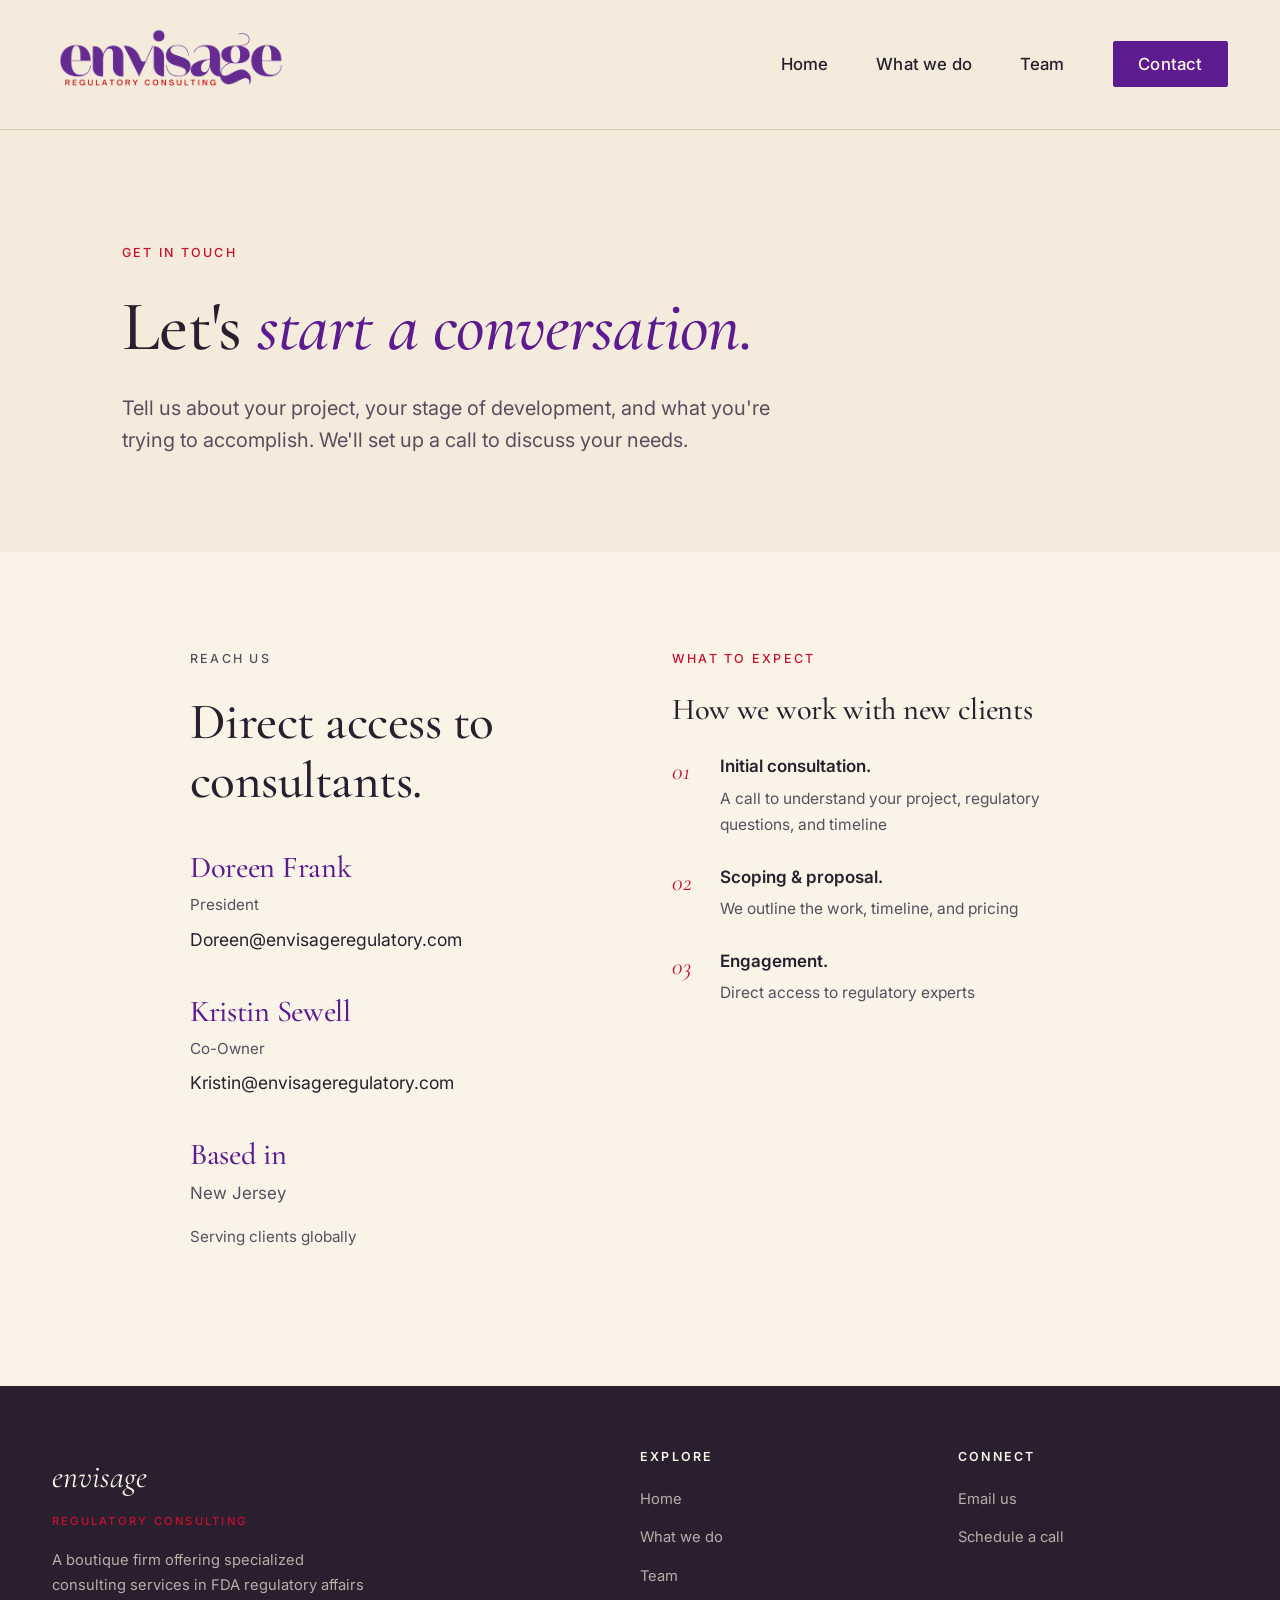
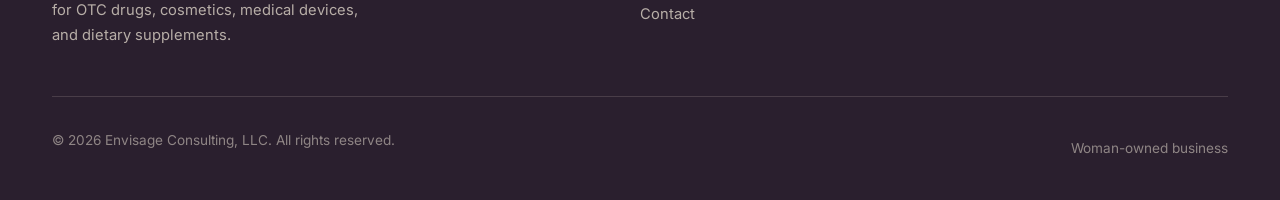
==== commit 3dd1a71b: "Refine site copy: titles, service descriptions, and team role updates. Co-authored-by: Cursor <curso" ====
--- a/contact.html
+++ b/contact.html
@@ -42,7 +42,7 @@
 
         <div class="contact-info">
           <p class="eyebrow">Reach us</p>
-          <h2 style="margin-bottom: 2.5rem;">Direct access to senior consultants.</h2>
+          <h2 style="margin-bottom: 2.5rem;">Direct access to consultants.</h2>
 
           <div class="contact-block">
             <h3>Doreen Frank</h3>
@@ -52,7 +52,7 @@
 
           <div class="contact-block">
             <h3>Kristin Sewell</h3>
-            <p style="font-size: 0.95rem; color: var(--ink-soft); margin-bottom: 0.4rem;">Regulatory Manager</p>
+            <p style="font-size: 0.95rem; color: var(--ink-soft); margin-bottom: 0.4rem;">Co-Owner</p>
             <a href="mailto:Kristin@envisageregulatory.com">Kristin@envisageregulatory.com</a>
           </div>
 
